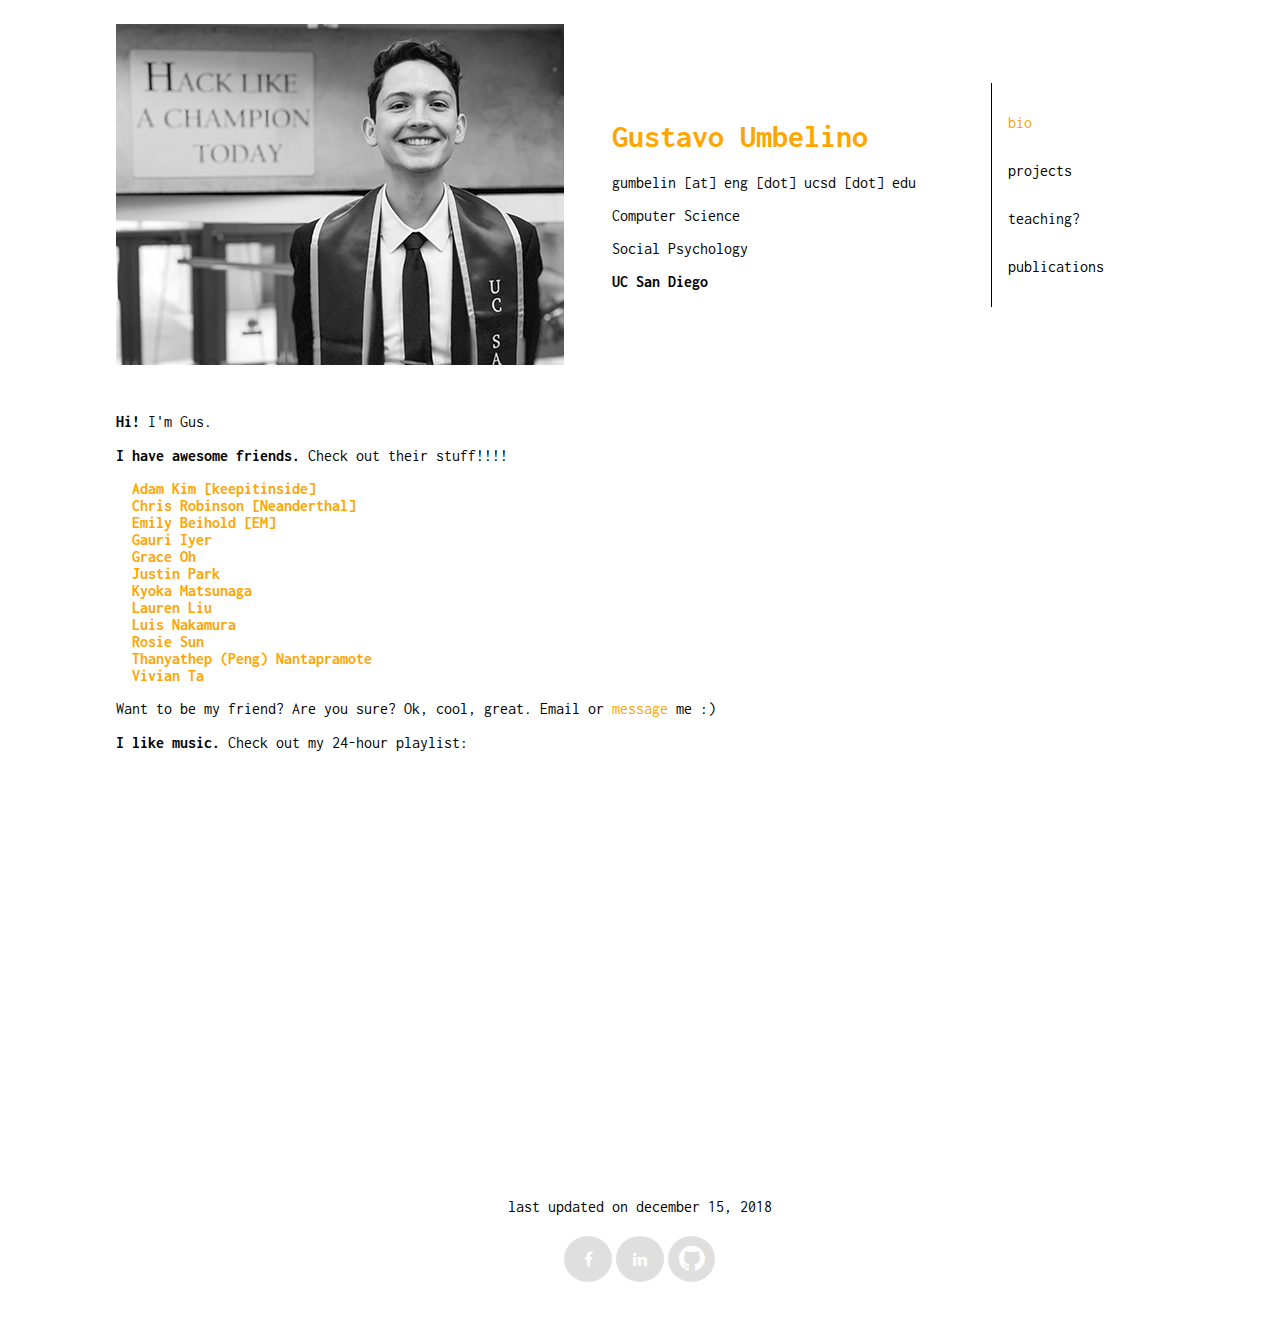
==== bio.html @ 8ddd0523 "added winter 19 info" ====
<!DOCTYPE html>
<html>

<head>
  <meta charset="utf-8" />
  <meta http-equiv="X-UA-Compatible" content="IE=edge">
  <title>bio | Gus</title>
  <meta name="viewport" content="width=device-width, initial-scale=1">
  <link rel="stylesheet" type="text/css" media="screen" href="css/main.css" />
  <link href="https://fonts.googleapis.com/css?family=Inconsolata" rel="stylesheet">
  <!-- Global site tag (gtag.js) - Google Analytics -->
  <script async src="https://www.googletagmanager.com/gtag/js?id=UA-121309247-1"></script>
  <script>
    window.dataLayer = window.dataLayer || [];
    function gtag() { dataLayer.push(arguments); }
    gtag('js', new Date());

    gtag('config', 'UA-121309247-1');
  </script>
  <link rel='icon' href='./assets/favicon.png' type='image/x-icon' />
  <link rel="stylesheet" href="https://cdnjs.cloudflare.com/ajax/libs/font-awesome/4.7.0/css/font-awesome.min.css">

</head>

<body>
  <div class="outer">
    <div class="inner">
      <div class="wrapper">
        <div class="pic">
          <img src='assets/grad.png' title="PC: Pichaporn Kanjanakantorn" alt='#'>
          <!-- <div style="border:2px aqua solid">Lorem ipsum dolor</div> -->
        </div>
        <div class="info">

          <a href="./index.html">
            <h1>Gustavo Umbelino</h1>
          </a>

          <p>gumbelin [at] eng [dot] ucsd [dot] edu</p>
          <p>Computer Science</p>
          <p>Social Psychology</p>
          <strong>UC San Diego</strong>
        </div>
        <div class='nav'>
          <a class="active" href='./bio.html'>bio</a>
          <a href='./projects.html'>projects</a>
          <a href='./teaching.html'>teaching?</a>
          <a href='./publications.html'>publications</a>

        </div>

        <div class='content'>
          <strong>Hi!</strong> I'm Gus.
          <!-- <br />
          <br />I graduated from UC San Diego with bachelor's degrees in Computer Science and Psychology.
          I am interested in designing, building, and studying systems that support social interactions. -->

          <br />
          <br /><b>I have awesome friends.</b> Check out their stuff!!!!


          <div class='post'>

            <strong>
              <a target="_blank" href='https://open.spotify.com/artist/78cc6k0CLZpWYSO4x5xnro'>Adam Kim [keepitinside]</a>
            </strong>

            <br />
            <strong>
              <a target="_blank" href='https://soundcloud.com/neanderthalofficial'>Chris Robinson [Neanderthal]</a>
            </strong>

            <br />
            <strong>
              <a target="_blank" href='https://open.spotify.com/artist/1yUUhz5YKlWiBsqfbhEBTm'>Emily Beihold [EM]</a>
            </strong>

            <br />
            <strong>
              <a target="_blank" href='https://iyergauri.github.io'>Gauri Iyer</a>
            </strong>

            <br />
            <strong>
              <a target="_blank" href='http://bygraceoh.com'>Grace Oh</a>
            </strong>

            <br />
            <strong>
              <a target="_blank" href='https://parkhjustin.wixsite.com/koenproductions'>Justin Park</a>
            </strong>

            <br />
            <strong>
              <a target="_blank" href='https://kokomokie.wixsite.com/kyokaphotography'>Kyoka Matsunaga</a>
            </strong>

            <br />
            <strong>
              <a target="_blank" href='http://www.laurenliu.me/'>Lauren Liu</a>
            </strong>

            <br />
            <strong>
              <a target="_blank" href='https://www.instagram.com/luisnakamuras/'>Luis Nakamura</a>
            </strong>

            <br />
            <strong>
              <a target="_blank" href='http://rosiesun.me/'>Rosie Sun</a>
            </strong>

            <br />
            <strong>
              <a target="_blank" href='https://www.youtube.com/channel/UC0MjyLx5e14VV4hk7oVoXOQ'>Thanyathep (Peng)
                Nantapramote</a>
            </strong>

            <br />
            <strong>
              <a target="_blank" href='http://vivianta.me/'>Vivian Ta</a>
            </strong>
          </div>

          Want to be my friend? Are you sure? Ok, cool, great. Email or <a href="https://m.me/gumbelin">message</a> me
          :)

          <br />
          <br />
          <strong>I like music.</strong> Check out my 24-hour playlist:

          <div class="player">
            <iframe src="https://open.spotify.com/embed/user/gkreia/playlist/4ZM2DrNP13aCEIfJN5FFdv" height="380"
              frameborder="0" allowtransparency="true" allow="encrypted-media"></iframe>
          </div>


        </div>



      </div>
    </div>
  </div>
</body>
<footer>
  last updated on december 15, 2018
  <div class="social-media">
    <a href="https://www.facebook.com/gumbelin" class="fa fa-facebook"></a>
    <a href="https://www.linkedin.com/in/gumbelin/" class="fa fa-linkedin"></a>
    <a href="https://github.com/gumbelino" class="fa fa-github"></a>
  </div>
</footer>

</html>
---- css/main.css ----
body {
  font-family: "Inconsolata", monospace;
}

a {
  color: orange;
  text-decoration: none;
}

a:hover {
  color: orange;
}

tag {
  padding: 0em 0.4em 0.1em 0.4em;
  border-radius: 5px;
  color: rgb(9, 156, 175);
  background-color: #00ff1f33;
  transition: all 0.2s ease-in-out;
  -webkit-transition: all 0.2s ease-in-out;
  -moz-transition: all 0.2s ease-in-out;
}

tag:hover {
  color: rgb(5, 93, 105);
  background-color: #00ffa957;
}

h3 {
  -webkit-margin-before: 0;
  -webkit-margin-after: 0;
}

.nav a {
  color: black;
}

.nav a.active {
  color: orange;
}

.nav a:hover:not(.active) {
  opacity: 0.5;
  transition: all 0.2s ease-in-out;
  -webkit-transition: all 0.2s ease-in-out;
  -moz-transition: all 0.2s ease-in-out;
}

.photo {
  width: 450px;
}

.outer {
  display: "grid";
}

.inner {
  margin: auto;
  width: 1080px;
  /* border: 1px black solid; */
}

.wrapper {
  display: grid;
  grid-template-columns: 1fr 2fr 1fr;
  /* grid-template-rows: 1fr auto; */
  grid-gap: 1em;
  /* grid-column-gap: 1em;
  grid-row-gap: 1em; */
}

.wrapper > div {
  /* background-color: #eeeeee; */
  padding: 1em;
}

/* .wrapper > div:nth-child(even) {
  background-color: #eee;
} */

.pic {
  /* background-size: cover;
  background-image: url('../assets/grad.jpg'); */
  display: grid;
  justify-content: center;
  align-content: center;
}

.info {
  align-self: center;
  width: 304px;
}

.nav {
  display: grid;
  grid-auto-rows: 3em;
  align-items: center;
  align-self: center;
  border-left: 1px black solid;
}

.content {
  grid-column: 1/3;
  /* background-color: antiquewhite; */
  /* border: 1px black solid;
  -webkit-border-radius: 3px;
  border-radius: 5px;
  box-shadow: 6px 6px 6px -6px rgba(255, 166, 0, 0.459);
  -webkit-transition: all 0.2s ease-in-out;
  -moz-transition: all 0.2s ease-in-out; */
}

.post {
  margin: 0.5em;
  padding: 0.5em;
}

.player {
  margin: 0.5em;
  padding: 0.5em;
}

.paper:hover {
  box-shadow: 0px 1px 4px -1px rgba(0, 0, 0, 0.425);
}

.paper {
  /* -webkit-transition: all 0.2s ease-in-out;
  -moz-transition: all 0.2s ease-in-out; */
  box-shadow: 0px 1px 4px -2px rgba(0, 0, 0, 0.425);
}

.paragraph {
  margin-left: 1em;
}

.paragraph > div {
  margin-left: 1em;
}

.award {
  color: orangered;
}

.col1 {
  grid-column: 1;
}

.col2 {
  grid-column: 2;
}

.proj-img {
  background-color: aquamarine;
  align-self: center;
  justify-self: center;
  width: 200px;
  height: 200px;
}


footer {
  padding: 1em;
  display: grid;
  justify-content: center;
  justify-items: center;
}

.player iframe {
  width: 400px;
}

@media screen and (max-width: 1080px) {
  /* CSS for screens that are 320 pixels or less will be put in this section */
  .inner {
    width: 704px;
    /* border: 1px black solid; */
  }
  .info {
    align-self: center;
    justify-self: center;
    width: 304px;
  }
  .wrapper {
    display: grid;
    grid-template-columns: 2fr 1fr;
    grid-gap: 1em;
  }
  .pic {
    display: none;
  }
  .content {
    grid-column: 1/3;
  }
}

.social-media {
  display: grid;
  margin: 1em;
  grid-template-columns: 1fr 1fr 1fr;
}

/* Style all font awesome icons */
.fa {
  padding: 15px;
  font-size: 30px;
  width: 18px;
  text-align: center;
  text-decoration: none;
  margin: 5px 2px;
  border-radius: 50%;
  text-align: center;
  text-decoration: none;
  background-color: #c3c3c387;
  color: white;
}

/* Add a hover effect if you want */
.fa:hover {
  opacity: 0.5;
  color: white;
  background-color: orange;
  transition: all 0.2s ease-in-out;
  -webkit-transition: all 0.2s ease-in-out;
  -moz-transition: all 0.2s ease-in-out;
}

.fa-github {
  padding: 5px;
  font-size: 30px !important;
  width: 37px;
  padding-top: 7px;
}

@media screen and (max-width: 730px) {
  .inner {
    width: auto;
  }
  .wrapper {
    display: grid;
    grid-template-columns: auto;
    grid-gap: 1em;
  }
  .content {
    grid-column: 1/2;
  }

  .player {
    margin: 0.5em -1.5em 0.5em -1.5em;
    padding: 0.5em 0 0.5em 0;
  }

  .player iframe {
    width: 100%;
  }
}
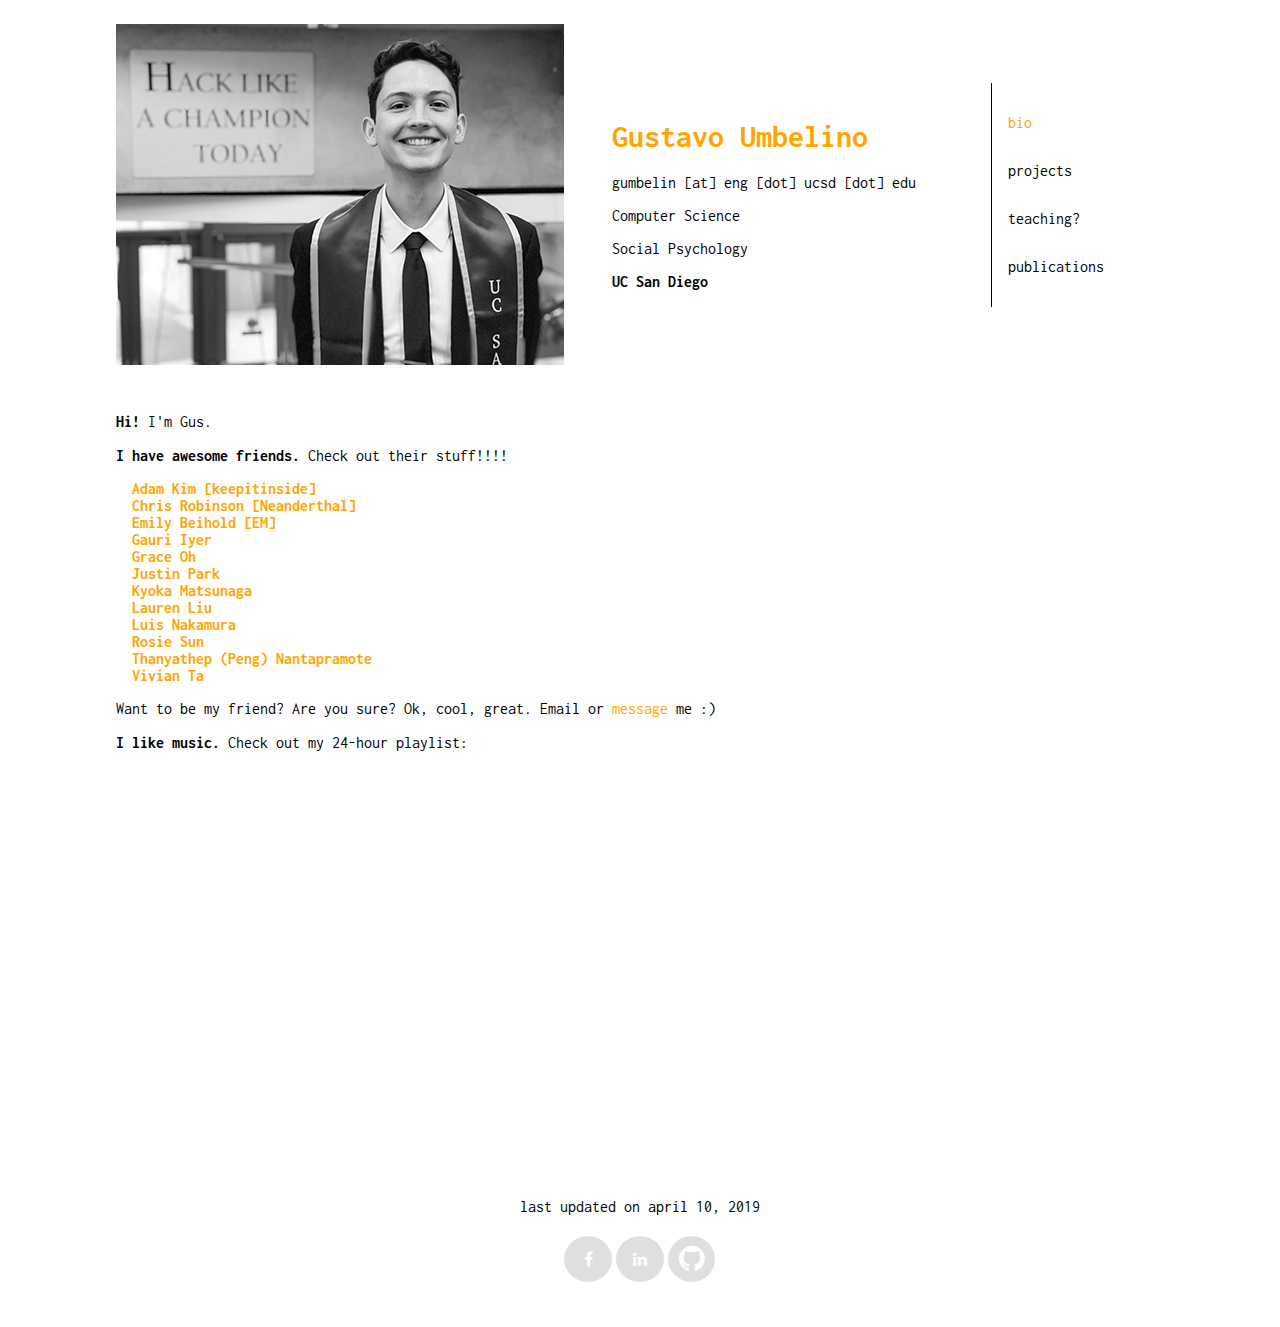
==== commit 3a6af1d5: "added dynamic and updated home" ====
--- a/bio.html
+++ b/bio.html
@@ -144,7 +144,7 @@
   </div>
 </body>
 <footer>
-  last updated on december 15, 2018
+  last updated on april 10, 2019
   <div class="social-media">
     <a href="https://www.facebook.com/gumbelin" class="fa fa-facebook"></a>
     <a href="https://www.linkedin.com/in/gumbelin/" class="fa fa-linkedin"></a>
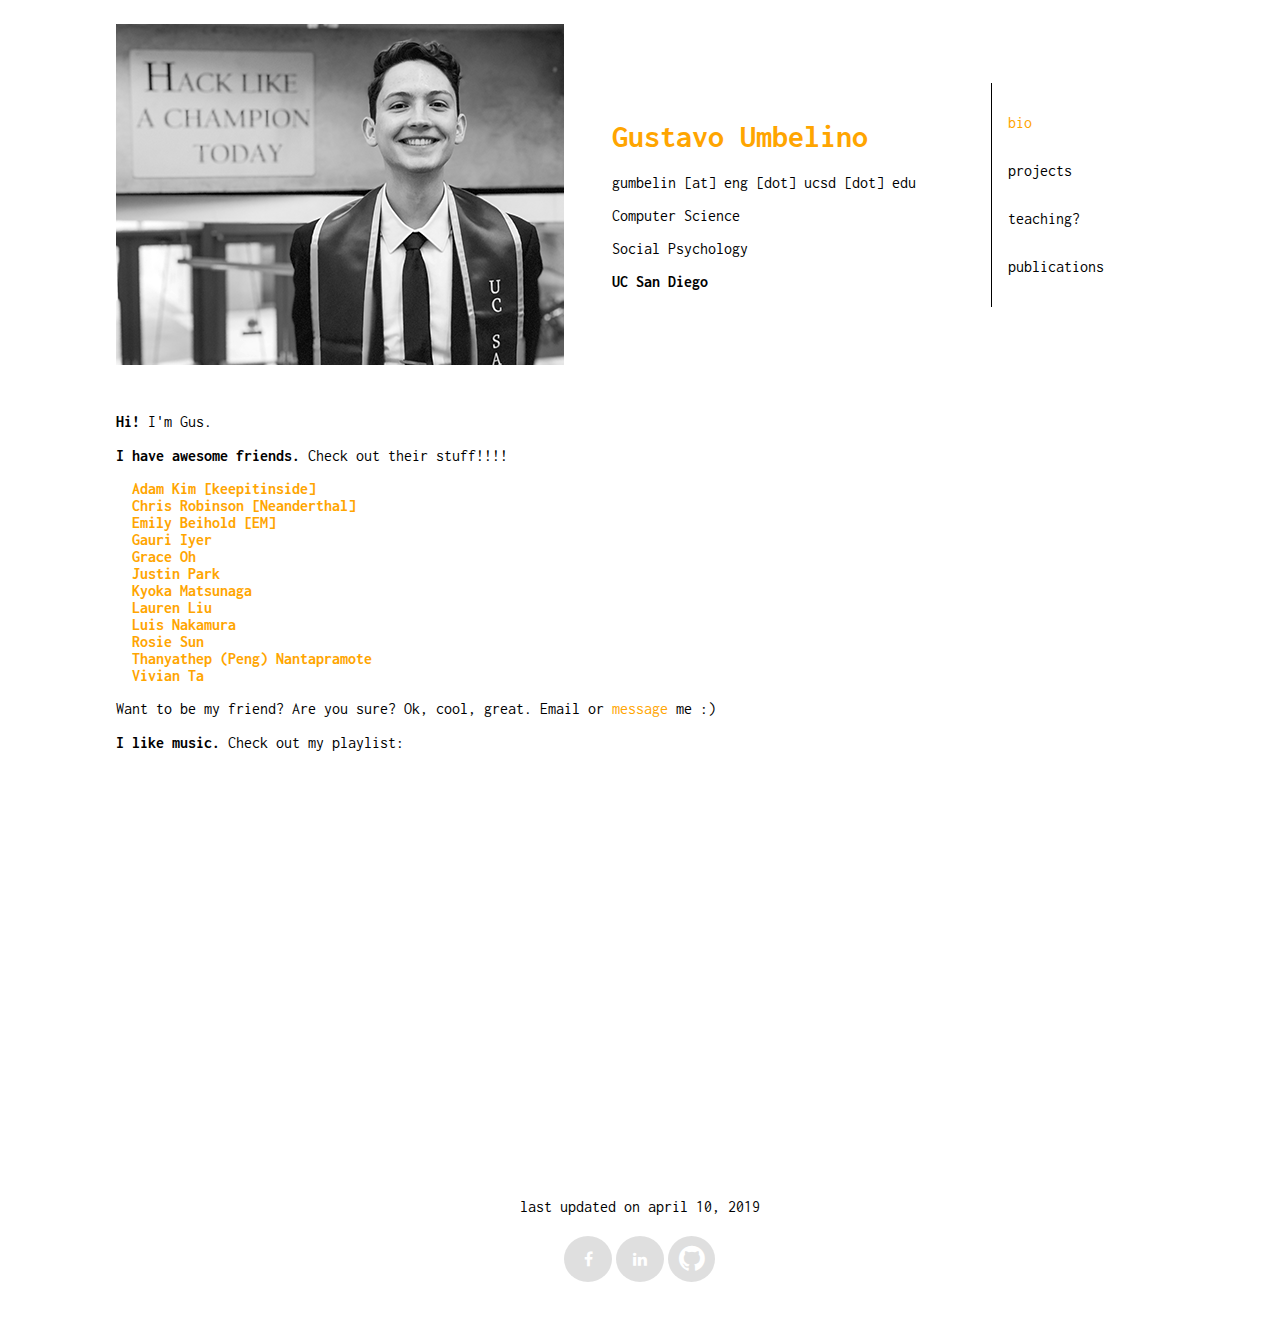
==== commit 35dd419f: "fixed index info and bio wording" ====
--- a/bio.html
+++ b/bio.html
@@ -62,7 +62,8 @@
           <div class='post'>
 
             <strong>
-              <a target="_blank" href='https://open.spotify.com/artist/78cc6k0CLZpWYSO4x5xnro'>Adam Kim [keepitinside]</a>
+              <a target="_blank" href='https://open.spotify.com/artist/78cc6k0CLZpWYSO4x5xnro'>Adam Kim
+                [keepitinside]</a>
             </strong>
 
             <br />
@@ -127,7 +128,7 @@
 
           <br />
           <br />
-          <strong>I like music.</strong> Check out my 24-hour playlist:
+          <strong>I like music.</strong> Check out my playlist:
 
           <div class="player">
             <iframe src="https://open.spotify.com/embed/user/gkreia/playlist/4ZM2DrNP13aCEIfJN5FFdv" height="380"
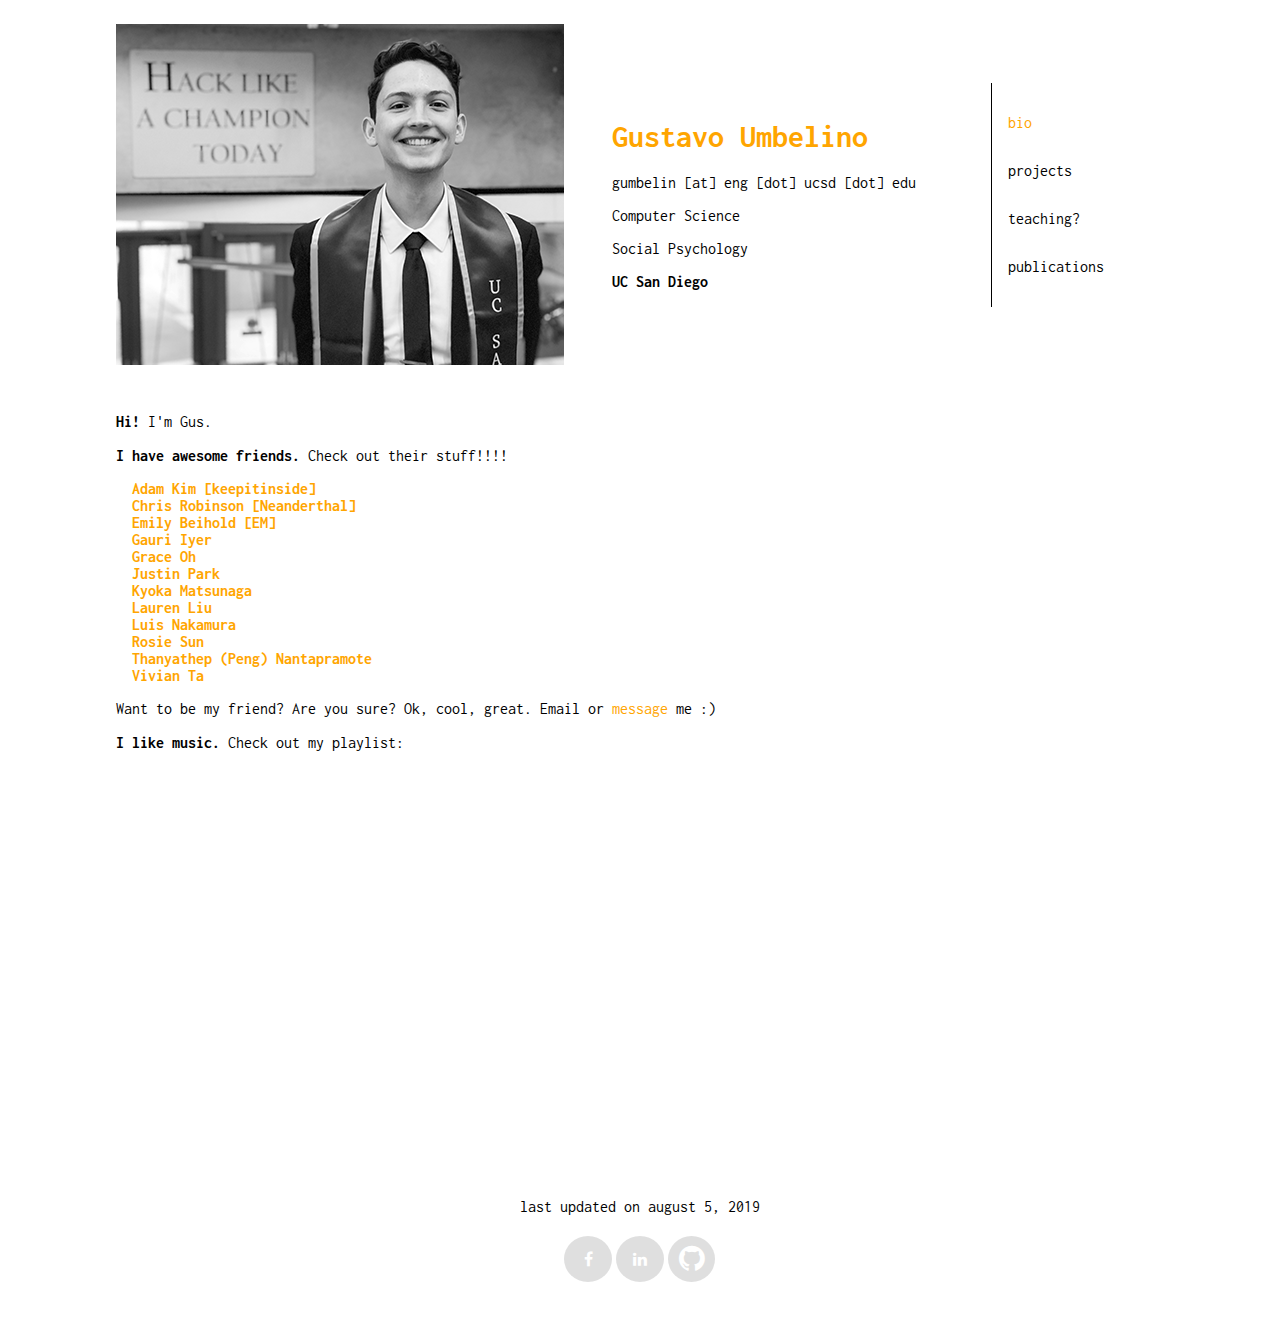
==== commit 65dc1627: "summer updates" ====
--- a/bio.html
+++ b/bio.html
@@ -145,7 +145,7 @@
   </div>
 </body>
 <footer>
-  last updated on april 10, 2019
+  last updated on august 5, 2019
   <div class="social-media">
     <a href="https://www.facebook.com/gumbelin" class="fa fa-facebook"></a>
     <a href="https://www.linkedin.com/in/gumbelin/" class="fa fa-linkedin"></a>
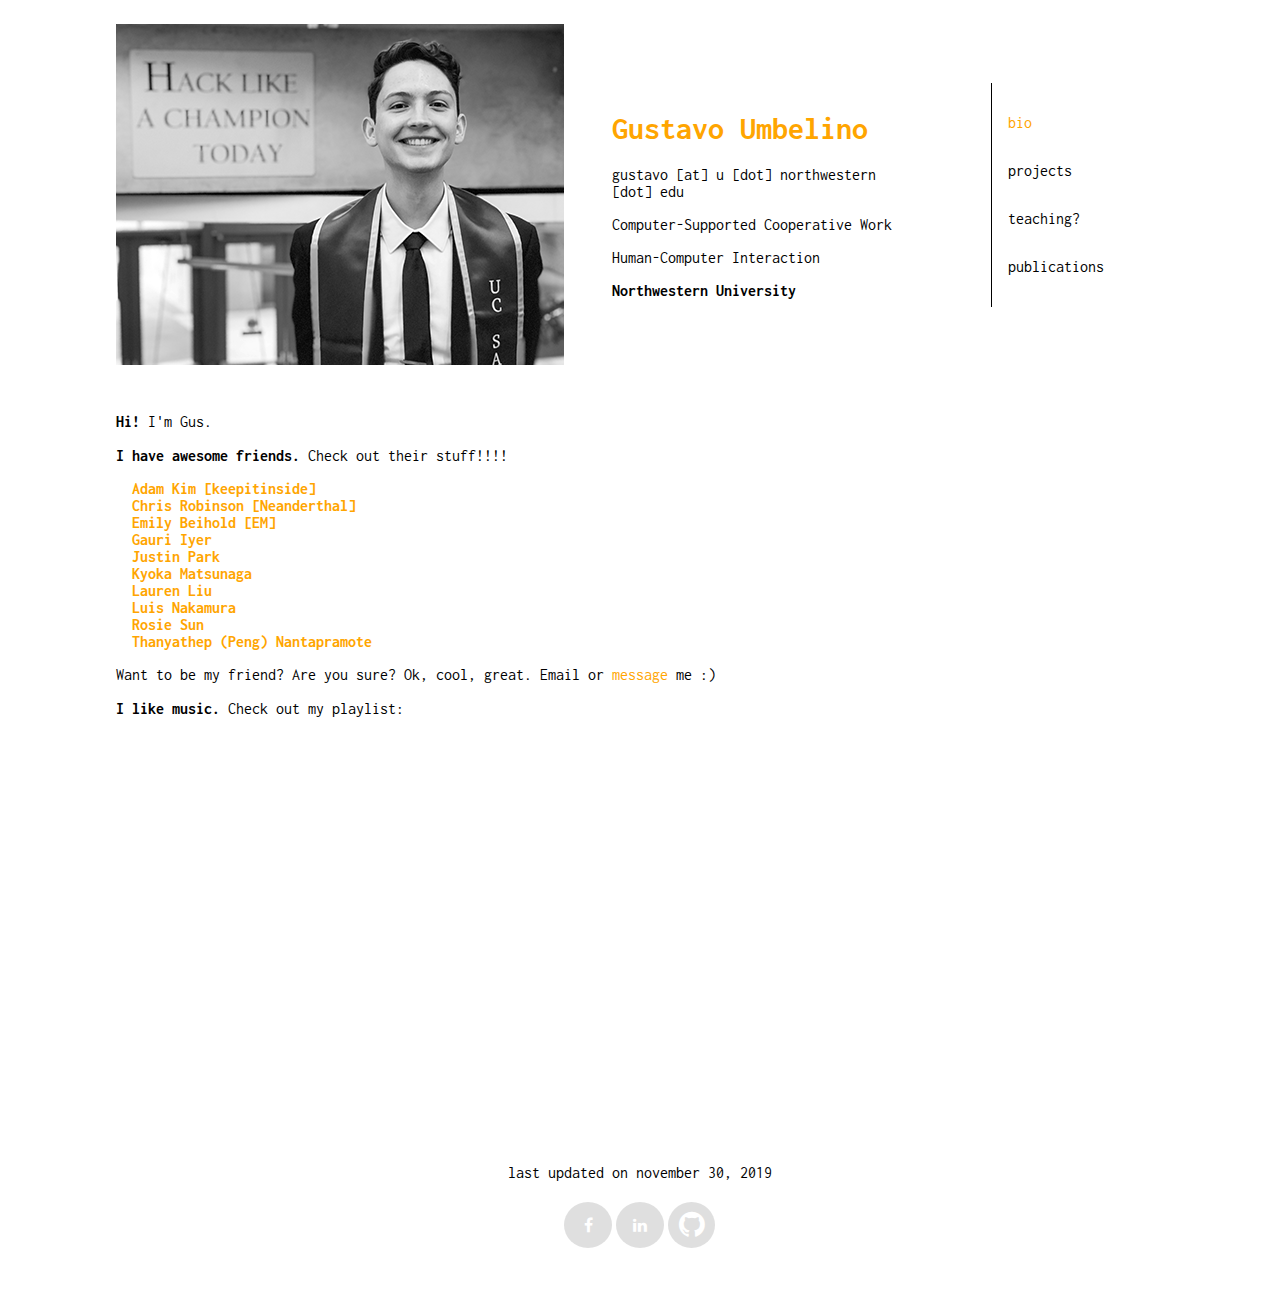
==== commit b1074482: "finally updated after starting at delta" ====
--- a/bio.html
+++ b/bio.html
@@ -30,17 +30,18 @@
           <img src='assets/grad.png' title="PC: Pichaporn Kanjanakantorn" alt='#'>
           <!-- <div style="border:2px aqua solid">Lorem ipsum dolor</div> -->
         </div>
+
+        <!-- I N F O -->
         <div class="info">
-
           <a href="./index.html">
             <h1>Gustavo Umbelino</h1>
           </a>
+          <p>gustavo [at] u [dot] northwestern [dot] edu</p>
+          <p>Computer-Supported Cooperative Work</p>
+          <p>Human-Computer Interaction</p>
+          <strong>Northwestern University</strong>
+        </div>
 
-          <p>gumbelin [at] eng [dot] ucsd [dot] edu</p>
-          <p>Computer Science</p>
-          <p>Social Psychology</p>
-          <strong>UC San Diego</strong>
-        </div>
         <div class='nav'>
           <a class="active" href='./bio.html'>bio</a>
           <a href='./projects.html'>projects</a>
@@ -81,10 +82,10 @@
               <a target="_blank" href='https://iyergauri.github.io'>Gauri Iyer</a>
             </strong>
 
-            <br />
+            <!-- <br />
             <strong>
               <a target="_blank" href='http://bygraceoh.com'>Grace Oh</a>
-            </strong>
+            </strong> -->
 
             <br />
             <strong>
@@ -117,10 +118,10 @@
                 Nantapramote</a>
             </strong>
 
-            <br />
+            <!-- <br />
             <strong>
               <a target="_blank" href='http://vivianta.me/'>Vivian Ta</a>
-            </strong>
+            </strong> -->
           </div>
 
           Want to be my friend? Are you sure? Ok, cool, great. Email or <a href="https://m.me/gumbelin">message</a> me
@@ -145,7 +146,7 @@
   </div>
 </body>
 <footer>
-  last updated on august 5, 2019
+  last updated on november 30, 2019
   <div class="social-media">
     <a href="https://www.facebook.com/gumbelin" class="fa fa-facebook"></a>
     <a href="https://www.linkedin.com/in/gumbelin/" class="fa fa-linkedin"></a>
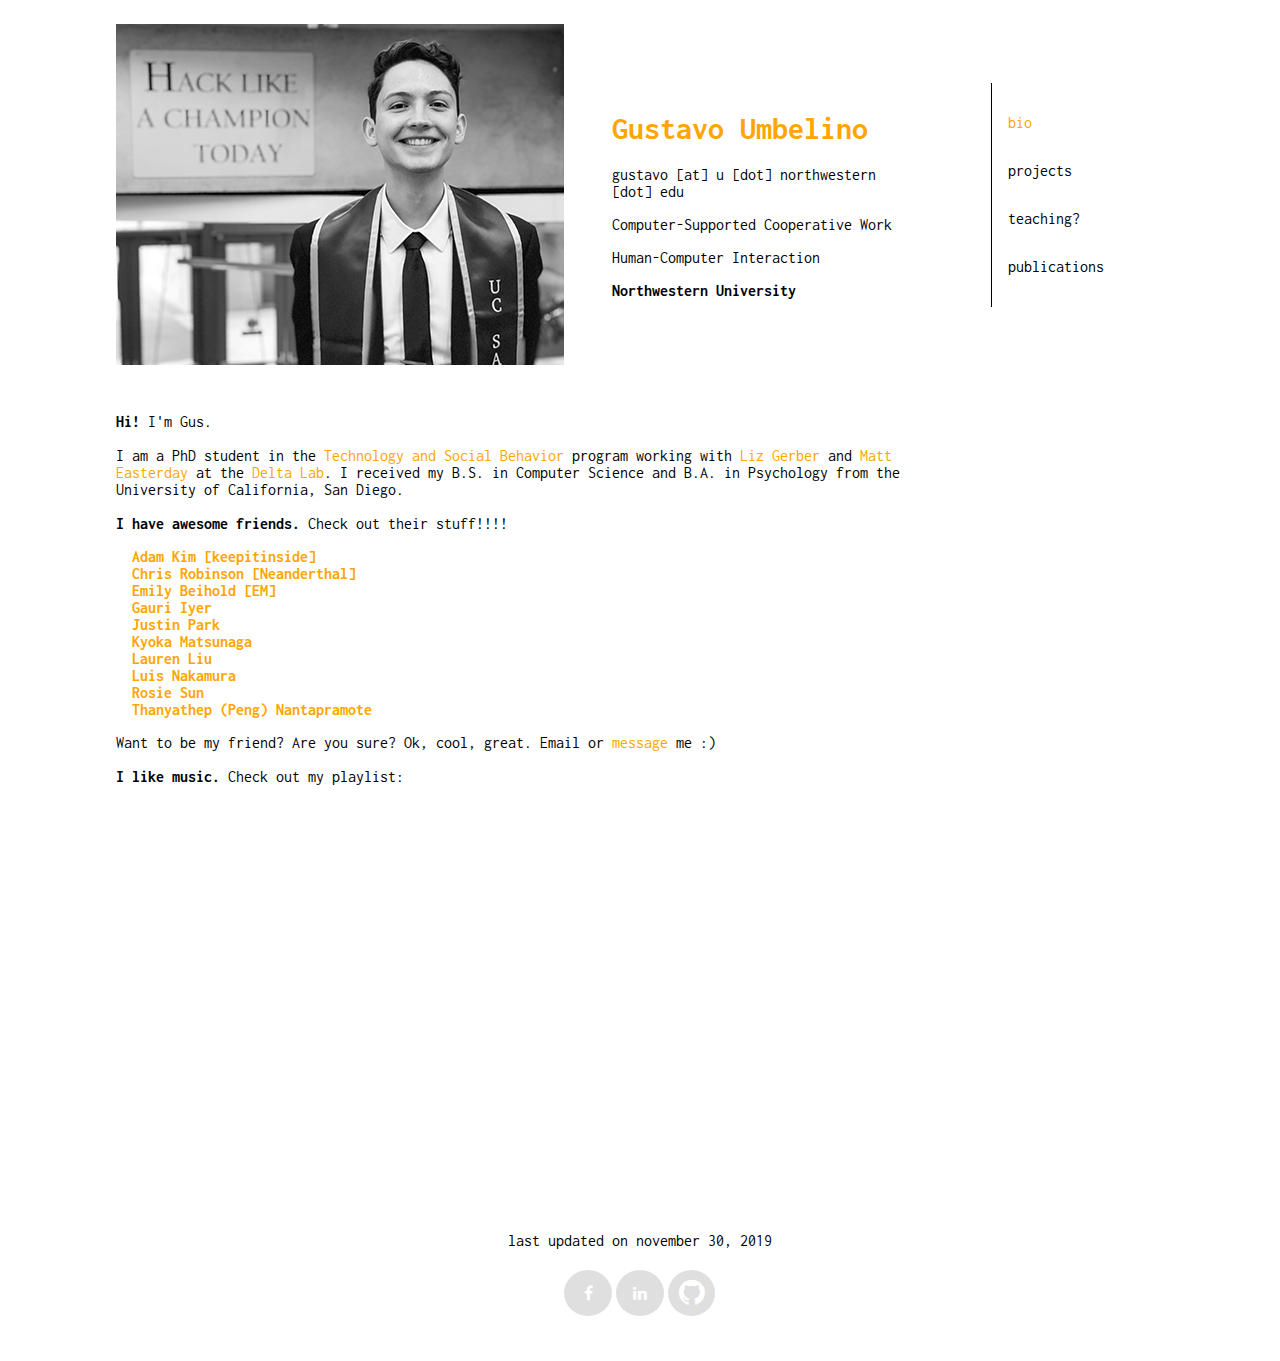
==== commit fa04258b: "updated bio" ====
--- a/bio.html
+++ b/bio.html
@@ -52,10 +52,19 @@
 
         <div class='content'>
           <strong>Hi!</strong> I'm Gus.
+          <br />
+          <br />
           <!-- <br />
           <br />I graduated from UC San Diego with bachelor's degrees in Computer Science and Psychology.
           I am interested in designing, building, and studying systems that support social interactions. -->
-
+          I am a PhD student in the <a href='https://tsb.northwestern.edu/' target='_blank'
+            rel='noopener noreferrer'>Technology
+            and Social Behavior</a> program working with <a href="https://egerber.mech.northwestern.edu/sample-page-2/"
+            target="_blank">Liz
+            Gerber</a> and <a href="http://matteasterday.com/" target="_blank">Matt Easterday</a> at the <a
+            href='http://delta.northwestern.edu/' target='_blank' rel='noopener noreferrer'>Delta
+            Lab</a>. I received my B.S. in Computer Science and B.A. in Psychology from the University of California,
+          San Diego.
           <br />
           <br /><b>I have awesome friends.</b> Check out their stuff!!!!
 
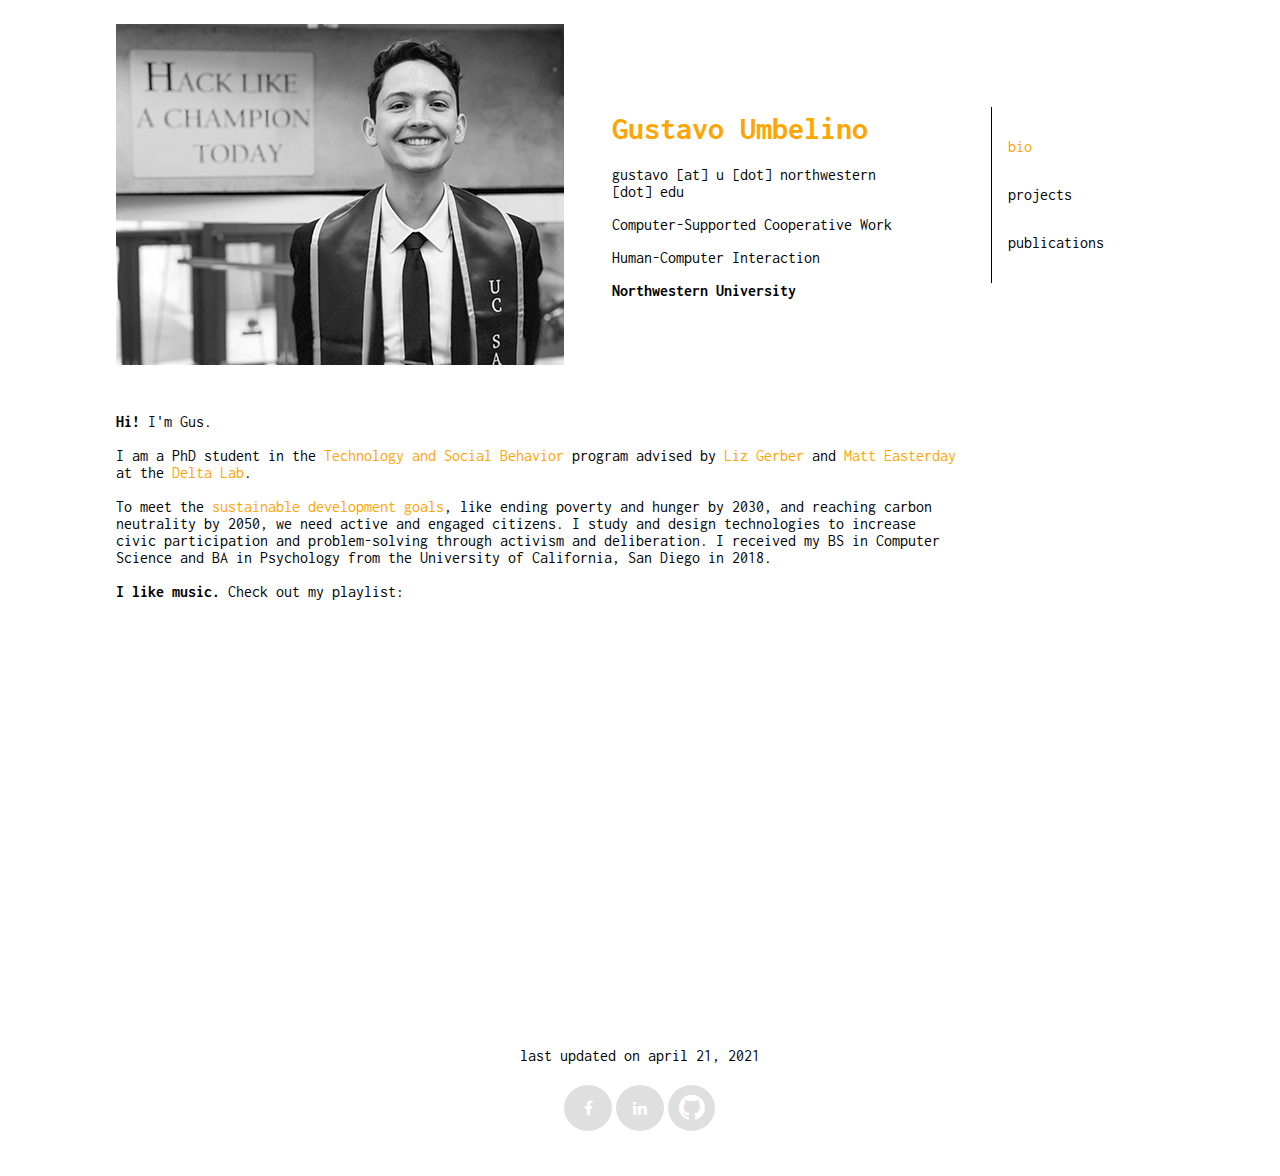
==== commit 35797848: "updated index, bio, and projects" ====
--- a/bio.html
+++ b/bio.html
@@ -1,166 +1,140 @@
 <!DOCTYPE html>
 <html>
+  <head>
+    <meta charset="utf-8" />
+    <meta http-equiv="X-UA-Compatible" content="IE=edge" />
+    <title>bio | Gus</title>
+    <meta name="viewport" content="width=device-width, initial-scale=1" />
+    <link rel="stylesheet" type="text/css" media="screen" href="css/main.css" />
+    <link
+      href="https://fonts.googleapis.com/css?family=Inconsolata"
+      rel="stylesheet"
+    />
+    <!-- Global site tag (gtag.js) - Google Analytics -->
+    <script
+      async
+      src="https://www.googletagmanager.com/gtag/js?id=UA-121309247-1"
+    ></script>
+    <script>
+      window.dataLayer = window.dataLayer || [];
+      function gtag() {
+        dataLayer.push(arguments);
+      }
+      gtag("js", new Date());
 
-<head>
-  <meta charset="utf-8" />
-  <meta http-equiv="X-UA-Compatible" content="IE=edge">
-  <title>bio | Gus</title>
-  <meta name="viewport" content="width=device-width, initial-scale=1">
-  <link rel="stylesheet" type="text/css" media="screen" href="css/main.css" />
-  <link href="https://fonts.googleapis.com/css?family=Inconsolata" rel="stylesheet">
-  <!-- Global site tag (gtag.js) - Google Analytics -->
-  <script async src="https://www.googletagmanager.com/gtag/js?id=UA-121309247-1"></script>
-  <script>
-    window.dataLayer = window.dataLayer || [];
-    function gtag() { dataLayer.push(arguments); }
-    gtag('js', new Date());
+      gtag("config", "UA-121309247-1");
+    </script>
+    <link rel="icon" href="./assets/favicon.png" type="image/x-icon" />
+    <link
+      rel="stylesheet"
+      href="https://cdnjs.cloudflare.com/ajax/libs/font-awesome/4.7.0/css/font-awesome.min.css"
+    />
+  </head>
 
-    gtag('config', 'UA-121309247-1');
-  </script>
-  <link rel='icon' href='./assets/favicon.png' type='image/x-icon' />
-  <link rel="stylesheet" href="https://cdnjs.cloudflare.com/ajax/libs/font-awesome/4.7.0/css/font-awesome.min.css">
-
-</head>
-
-<body>
-  <div class="outer">
-    <div class="inner">
-      <div class="wrapper">
-        <div class="pic">
-          <img src='assets/grad.png' title="PC: Pichaporn Kanjanakantorn" alt='#'>
-          <!-- <div style="border:2px aqua solid">Lorem ipsum dolor</div> -->
-        </div>
-
-        <!-- I N F O -->
-        <div class="info">
-          <a href="./index.html">
-            <h1>Gustavo Umbelino</h1>
-          </a>
-          <p>gustavo [at] u [dot] northwestern [dot] edu</p>
-          <p>Computer-Supported Cooperative Work</p>
-          <p>Human-Computer Interaction</p>
-          <strong>Northwestern University</strong>
-        </div>
-
-        <div class='nav'>
-          <a class="active" href='./bio.html'>bio</a>
-          <a href='./projects.html'>projects</a>
-          <a href='./teaching.html'>teaching?</a>
-          <a href='./publications.html'>publications</a>
-
-        </div>
-
-        <div class='content'>
-          <strong>Hi!</strong> I'm Gus.
-          <br />
-          <br />
-          <!-- <br />
-          <br />I graduated from UC San Diego with bachelor's degrees in Computer Science and Psychology.
-          I am interested in designing, building, and studying systems that support social interactions. -->
-          I am a PhD student in the <a href='https://tsb.northwestern.edu/' target='_blank'
-            rel='noopener noreferrer'>Technology
-            and Social Behavior</a> program working with <a href="https://egerber.mech.northwestern.edu/sample-page-2/"
-            target="_blank">Liz
-            Gerber</a> and <a href="http://matteasterday.com/" target="_blank">Matt Easterday</a> at the <a
-            href='http://delta.northwestern.edu/' target='_blank' rel='noopener noreferrer'>Delta
-            Lab</a>. I received my B.S. in Computer Science and B.A. in Psychology from the University of California,
-          San Diego.
-          <br />
-          <br /><b>I have awesome friends.</b> Check out their stuff!!!!
-
-
-          <div class='post'>
-
-            <strong>
-              <a target="_blank" href='https://open.spotify.com/artist/78cc6k0CLZpWYSO4x5xnro'>Adam Kim
-                [keepitinside]</a>
-            </strong>
-
-            <br />
-            <strong>
-              <a target="_blank" href='https://soundcloud.com/neanderthalofficial'>Chris Robinson [Neanderthal]</a>
-            </strong>
-
-            <br />
-            <strong>
-              <a target="_blank" href='https://open.spotify.com/artist/1yUUhz5YKlWiBsqfbhEBTm'>Emily Beihold [EM]</a>
-            </strong>
-
-            <br />
-            <strong>
-              <a target="_blank" href='https://iyergauri.github.io'>Gauri Iyer</a>
-            </strong>
-
-            <!-- <br />
-            <strong>
-              <a target="_blank" href='http://bygraceoh.com'>Grace Oh</a>
-            </strong> -->
-
-            <br />
-            <strong>
-              <a target="_blank" href='https://parkhjustin.wixsite.com/koenproductions'>Justin Park</a>
-            </strong>
-
-            <br />
-            <strong>
-              <a target="_blank" href='https://kokomokie.wixsite.com/kyokaphotography'>Kyoka Matsunaga</a>
-            </strong>
-
-            <br />
-            <strong>
-              <a target="_blank" href='http://www.laurenliu.me/'>Lauren Liu</a>
-            </strong>
-
-            <br />
-            <strong>
-              <a target="_blank" href='https://www.instagram.com/luisnakamuras/'>Luis Nakamura</a>
-            </strong>
-
-            <br />
-            <strong>
-              <a target="_blank" href='http://rosiesun.me/'>Rosie Sun</a>
-            </strong>
-
-            <br />
-            <strong>
-              <a target="_blank" href='https://www.youtube.com/channel/UC0MjyLx5e14VV4hk7oVoXOQ'>Thanyathep (Peng)
-                Nantapramote</a>
-            </strong>
-
-            <!-- <br />
-            <strong>
-              <a target="_blank" href='http://vivianta.me/'>Vivian Ta</a>
-            </strong> -->
+  <body>
+    <div class="outer">
+      <div class="inner">
+        <div class="wrapper">
+          <div class="pic">
+            <img
+              src="assets/grad.png"
+              title="PC: Pichaporn Kanjanakantorn"
+              alt="#"
+            />
+            <!-- <div style="border:2px aqua solid">Lorem ipsum dolor</div> -->
           </div>
 
-          Want to be my friend? Are you sure? Ok, cool, great. Email or <a href="https://m.me/gumbelin">message</a> me
-          :)
-
-          <br />
-          <br />
-          <strong>I like music.</strong> Check out my playlist:
-
-          <div class="player">
-            <iframe src="https://open.spotify.com/embed/user/gkreia/playlist/4ZM2DrNP13aCEIfJN5FFdv" height="380"
-              frameborder="0" allowtransparency="true" allow="encrypted-media"></iframe>
+          <!-- I N F O -->
+          <div class="info">
+            <a href="./index.html">
+              <h1>Gustavo Umbelino</h1>
+            </a>
+            <p>gustavo [at] u [dot] northwestern [dot] edu</p>
+            <p>Computer-Supported Cooperative Work</p>
+            <p>Human-Computer Interaction</p>
+            <strong>Northwestern University</strong>
           </div>
 
+          <div class="nav">
+            <a class="active" href="./bio.html">bio</a>
+            <a href="./projects.html">projects</a>
+            <!-- <a href='./teaching.html'>teaching?</a> -->
+            <a href="./publications.html">publications</a>
+          </div>
 
+          <div class="content">
+            <strong>Hi!</strong> I'm Gus.
+            <br />
+            <br />
+            <!-- <br />
+            <br />I graduated from UC San Diego with bachelor's degrees in Computer Science and Psychology.
+            I am interested in designing, building, and studying systems that support social interactions. -->
+            I am a PhD student in the
+            <a
+              href="https://tsb.northwestern.edu/"
+              target="_blank"
+              rel="noopener noreferrer"
+              >Technology and Social Behavior</a
+            >
+            program advised by
+            <a
+              href="https://egerber.mech.northwestern.edu/sample-page-2/"
+              target="_blank"
+              >Liz Gerber</a
+            >
+            and
+            <a href="http://matteasterday.com/" target="_blank"
+              >Matt Easterday</a
+            >
+            at the
+            <a
+              href="http://delta.northwestern.edu/"
+              target="_blank"
+              rel="noopener noreferrer"
+              >Delta Lab</a
+            >.
+
+            <br /><br />
+            To meet the
+            <a
+              href="https://www.undp.org/content/undp/en/home/sustainable-development-goals.html"
+              target="_blank"
+              >sustainable development goals</a
+            >, like ending poverty and hunger by 2030, and reaching carbon
+            neutrality by 2050, we need active and engaged citizens. I study and
+            design technologies to increase civic participation and
+            problem-solving through activism and deliberation. I received my BS
+            in Computer Science and BA in Psychology from the University of
+            California, San Diego in 2018.
+            <br />
+            <br />
+
+            <strong>I like music.</strong> Check out my playlist:
+
+            <div class="player">
+              <iframe
+                src="https://open.spotify.com/embed/playlist/4ZM2DrNP13aCEIfJN5FFdv"
+                width="300"
+                height="380"
+                frameborder="0"
+                allowtransparency="true"
+                allow="encrypted-media"
+              ></iframe>
+            </div>
+          </div>
         </div>
-
-
-
       </div>
     </div>
-  </div>
-</body>
-<footer>
-  last updated on november 30, 2019
-  <div class="social-media">
-    <a href="https://www.facebook.com/gumbelin" class="fa fa-facebook"></a>
-    <a href="https://www.linkedin.com/in/gumbelin/" class="fa fa-linkedin"></a>
-    <a href="https://github.com/gumbelino" class="fa fa-github"></a>
-  </div>
-</footer>
-
-</html>+  </body>
+  <footer>
+    last updated on april 21, 2021
+    <div class="social-media">
+      <a href="https://www.facebook.com/gumbelin" class="fa fa-facebook"></a>
+      <a
+        href="https://www.linkedin.com/in/gumbelin/"
+        class="fa fa-linkedin"
+      ></a>
+      <a href="https://github.com/gumbelino" class="fa fa-github"></a>
+    </div>
+  </footer>
+</html>
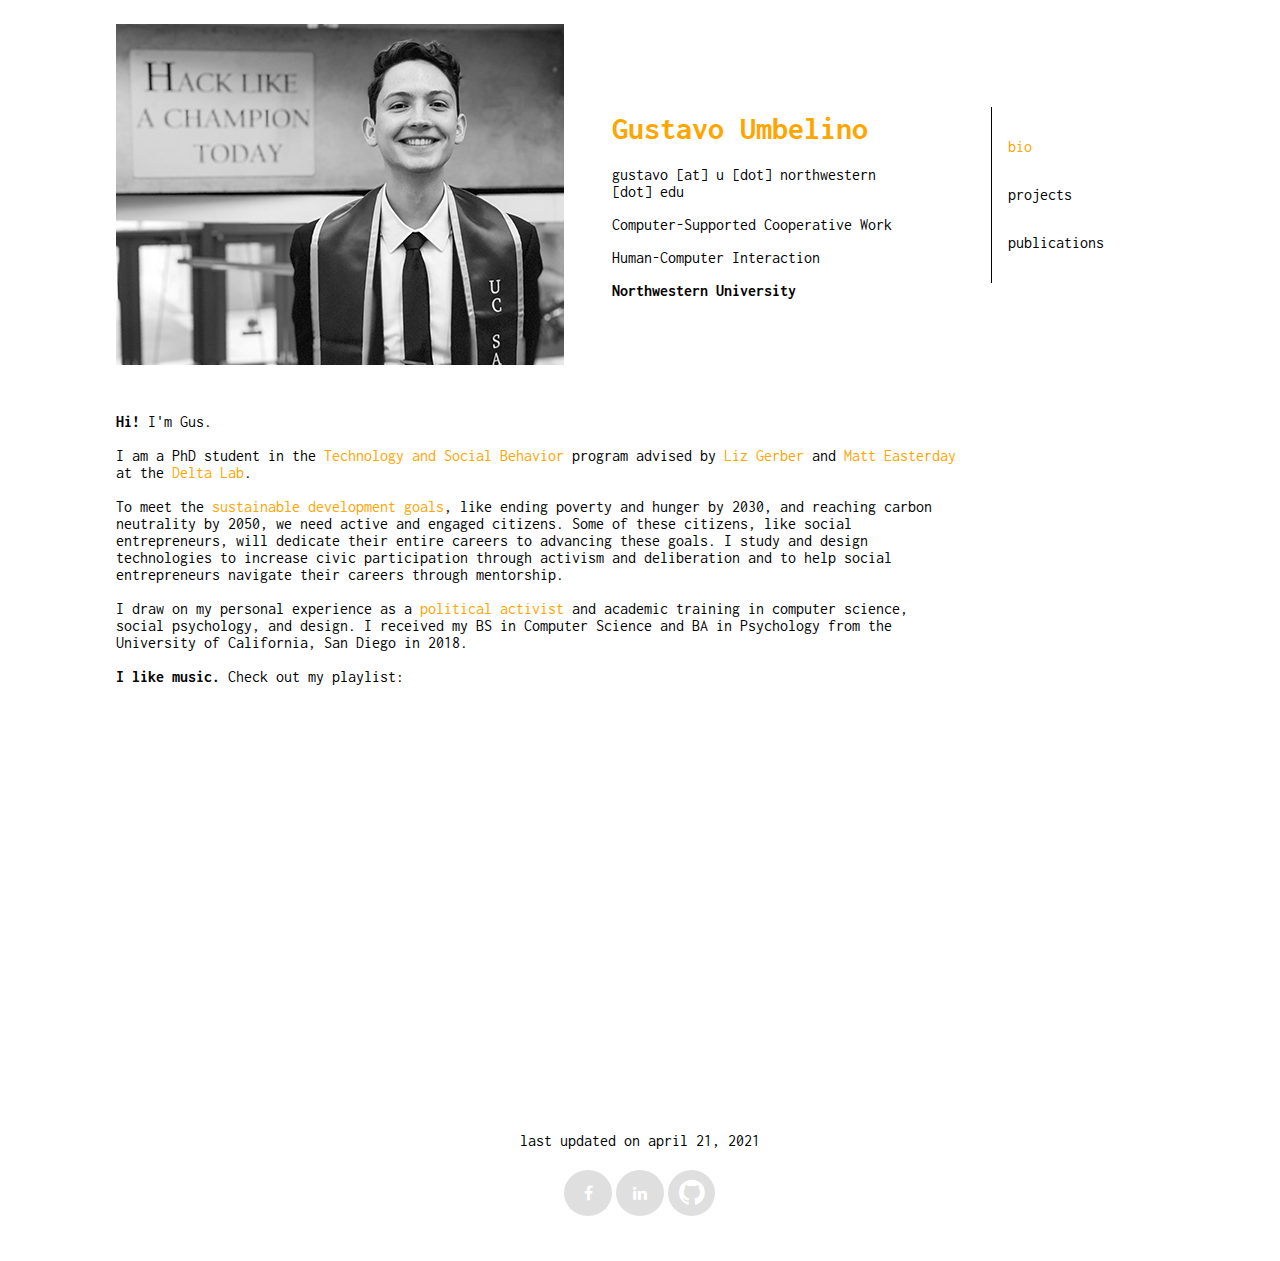
==== commit 69fed744: "still working on bio" ====
--- a/bio.html
+++ b/bio.html
@@ -101,11 +101,22 @@
               target="_blank"
               >sustainable development goals</a
             >, like ending poverty and hunger by 2030, and reaching carbon
-            neutrality by 2050, we need active and engaged citizens. I study and
-            design technologies to increase civic participation and
-            problem-solving through activism and deliberation. I received my BS
-            in Computer Science and BA in Psychology from the University of
-            California, San Diego in 2018.
+            neutrality by 2050, we need active and engaged citizens. Some of
+            these citizens, like social entrepreneurs, will dedicate their
+            entire careers to advancing these goals. I study and design
+            technologies to increase civic participation through activism and
+            deliberation and to help social entrepreneurs navigate their careers
+            through mentorship. <br /><br />
+            I draw on my personal experience as a
+            <a
+              href="https://www.indivisiblenorthwestern.org/"
+              target="_blank"
+              rel="noopener noreferrer"
+              >political activist</a
+            >
+            and academic training in computer science, social psychology, and
+            design. I received my BS in Computer Science and BA in Psychology
+            from the University of California, San Diego in 2018.
             <br />
             <br />
 
